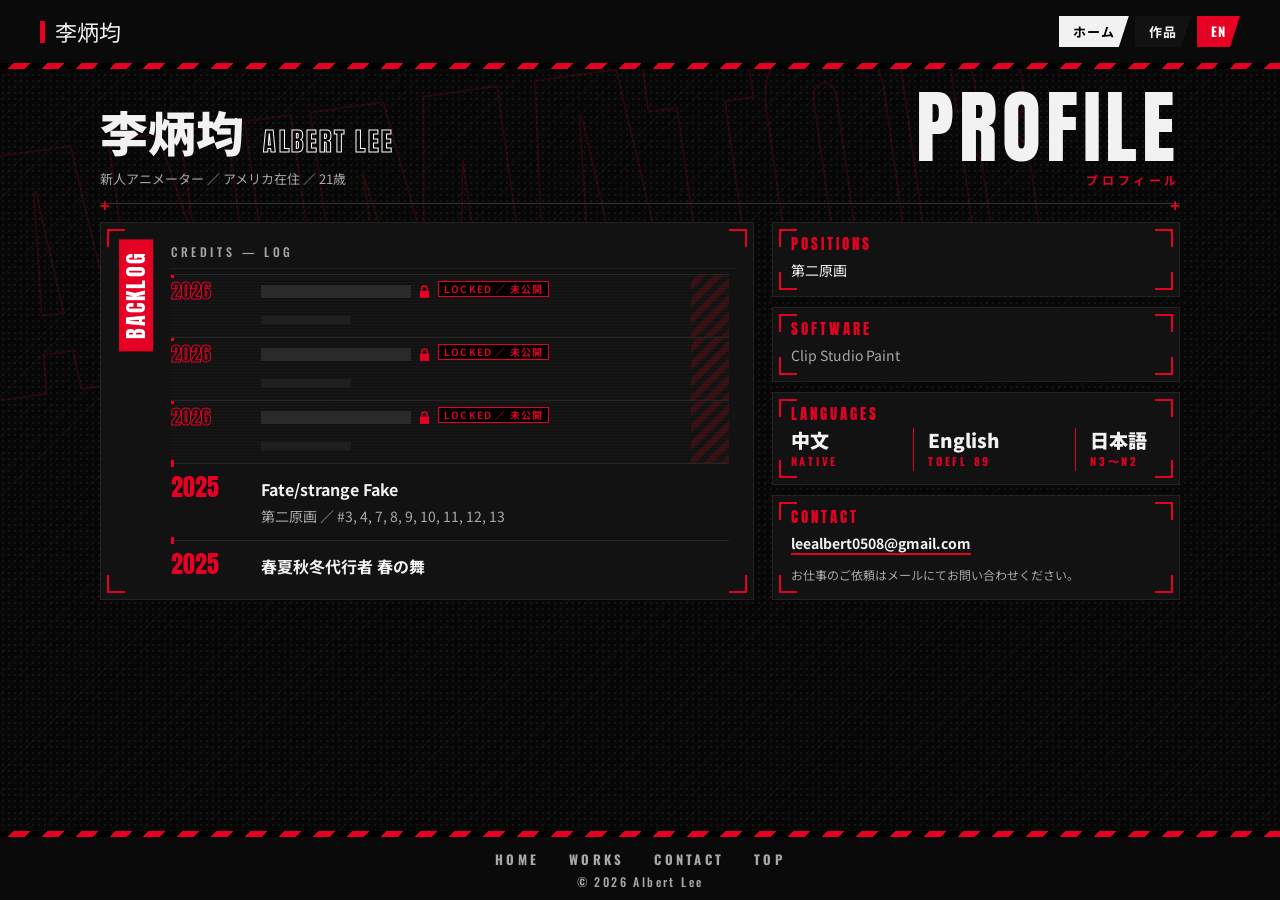
==== index.html @ b3ae6732 "Portfolio site v3 Co-authored-by: 李炳均 <leealbert0508-pixel@users.noreply.github.com>" ====
<!doctype html><html lang="ja"><head><meta charset="utf-8"><meta name="viewport" content="width=device-width,initial-scale=1"><link href="https://fonts.googleapis.com/css2?family=Anton&family=Oswald:wght@500;700&family=Noto+Sans+JP:wght@400;500;700;900&display=block" rel="stylesheet"><link rel="stylesheet" href="home-base.css"><link rel="stylesheet" href="home.css"><link rel="stylesheet" href="transition.css"><link rel="stylesheet" href="invalid.css"><link rel="stylesheet" href="glitch.css"><link rel="stylesheet" href="contact-sweep.css"><link rel="stylesheet" href="mail-confirm.css"><script src="mail-confirm.js" defer></script><script src="invalid.js"></script><script src="contact-sweep.js"></script><script src="transition.js"></script><script src="main.js"></script><script src="glitch.js"></script><title>李炳均 Albert Lee — Animator</title><link rel="stylesheet" href="no-repost.css"><script src="no-repost.js" defer></script><link rel="stylesheet" href="chain.css"><script defer src="chain.js"></script></head><body id="top" class="vc"><div class="ghost" aria-hidden="true">ANIMATOR</div>
<header><a class="logo" href="index.html"><span data-l="ja">李炳均</span><span data-l="en">Albert Lee</span></a><nav><a href="#top" class="active"><span data-l="ja">ホーム</span><span data-l="en">Home</span></a><a href="works.html"><span data-l="ja">作品</span><span data-l="en">Works</span></a><button id="lang">EN</button></nav></header>
<main class="dossier">
<div class="top"><div class="id"><h1>李炳均 <span>ALBERT LEE</span></h1><p class="sub"><span data-l="ja">新人アニメーター ／ アメリカ在住 ／ 21歳</span><span data-l="en">Animator / Based in the US / Age 21</span></p></div><div class="ptitle" aria-hidden="true"><b>PROFILE</b><small>プロフィール</small></div></div>
<div class="cols">
<section class="log br"><div class="lhead"><span class="vlabel">BACKLOG</span></div><div class="entries">
<div class="lt mut">CREDITS — LOG</div>
<article class="e locked" aria-label="2026 locked credit"><time>2026</time><div><b class="rd"><i></i><svg class="lk" viewBox="0 0 12 14" aria-hidden="true"><path d="M3 6V4a3 3 0 0 1 6 0v2" fill="none" stroke="currentColor" stroke-width="1.6"/><rect x="1" y="6" width="10" height="8" fill="currentColor"/></svg><span class="tag"><span data-l="ja">LOCKED ／ 未公開</span><span data-l="en">LOCKED / CLASSIFIED</span></span></b><p class="mut"><span class="bar"></span><span class="deny">ACCESS DENIED</span></p></div></article>
<article class="e locked" aria-label="2026 locked credit"><time>2026</time><div><b class="rd"><i></i><svg class="lk" viewBox="0 0 12 14" aria-hidden="true"><path d="M3 6V4a3 3 0 0 1 6 0v2" fill="none" stroke="currentColor" stroke-width="1.6"/><rect x="1" y="6" width="10" height="8" fill="currentColor"/></svg><span class="tag"><span data-l="ja">LOCKED ／ 未公開</span><span data-l="en">LOCKED / CLASSIFIED</span></span></b><p class="mut"><span class="bar"></span><span class="deny">ACCESS DENIED</span></p></div></article>
<article class="e locked" aria-label="2026 locked credit"><time>2026</time><div><b class="rd"><i></i><svg class="lk" viewBox="0 0 12 14" aria-hidden="true"><path d="M3 6V4a3 3 0 0 1 6 0v2" fill="none" stroke="currentColor" stroke-width="1.6"/><rect x="1" y="6" width="10" height="8" fill="currentColor"/></svg><span class="tag"><span data-l="ja">LOCKED ／ 未公開</span><span data-l="en">LOCKED / CLASSIFIED</span></span></b><p class="mut"><span class="bar"></span><span class="deny">ACCESS DENIED</span></p></div></article>
<article class="e"><time>2025</time><div><b>Fate/strange Fake</b><p class="mut"><span data-l="ja">第二原画</span><span data-l="en">2nd Key Animation</span> ／ #3, 4, 7, 8, 9, 10, 11, 12, 13</p></div></article>
<!-- TODO: 春夏秋冬代行者 春の舞 — episode (#13) and year (2025) unconfirmed; verify with Albert -->
<article class="e"><time>2025</time><div><b>春夏秋冬代行者 春の舞</b><p class="mut"><span data-l="ja">第二原画</span><span data-l="en">2nd Key Animation</span> ／ #13</p></div></article>
<div class="end mut">— END OF LOG —</div></div></section>
<div class="side">
<section class="cell br"><h3>POSITIONS</h3><p><span data-l="ja">第二原画</span><span data-l="en">2nd Key Animation</span></p></section>
<section class="cell br"><h3>SOFTWARE</h3><p class="mut">Clip Studio Paint</p></section>
<section class="cell br"><h3>LANGUAGES</h3><div class="langs"><div><span class="ln">中文</span><span class="lv">NATIVE</span></div><div><span class="ln">English</span><span class="lv">TOEFL 89</span></div><div><span class="ln">日本語</span><span class="lv">N3〜N2</span></div></div></section>
<section class="cell br" id="contact"><h3>CONTACT</h3><a class="mail" href="mailto:leealbert0508@gmail.com">leealbert0508@gmail.com</a><p class="mut small"><span data-l="ja">お仕事のご依頼はメールにてお問い合わせください。</span><span data-l="en">For work inquiries, please contact me by email.</span></p></section>
</div></div></main><footer><nav class="bnav"><a href="#top">HOME</a><a href="works.html">WORKS</a><a href="#contact">CONTACT</a><a href="#top">TOP</a></nav><div>© 2026 Albert Lee</div></footer></body></html>
---- home-base.css ----
*{box-sizing:border-box;margin:0;padding:0}
:root{--bg:#070707;--bg2:#121212;--fg:#f2f2f2;--mut:#a8a8a8;--acc:#e60023}
body{background:var(--bg);color:var(--fg);font:400 14px/1.8 "Noto Sans JP",sans-serif;
 background-image:radial-gradient(rgba(255,255,255,.05) 1px,transparent 1.2px),repeating-linear-gradient(-45deg,rgba(255,255,255,.02) 0 1px,transparent 1px 14px);background-size:6px 6px,auto;overflow-x:hidden}
a{color:inherit;text-decoration:none}
[data-l="en"]{display:none}html[lang=en] [data-l="ja"]{display:none}html[lang=en] [data-l="en"]{display:revert}
.ghost{position:fixed;left:-2vw;top:10vh;pointer-events:none;font:400 clamp(110px,22vw,320px)/.85 Anton,sans-serif;color:transparent;-webkit-text-stroke:1.5px rgba(230,0,35,.18);white-space:nowrap;transform:rotate(-8deg);z-index:0}
header{position:sticky;top:0;z-index:20;background:rgba(11,11,13,.92);backdrop-filter:blur(6px);display:flex;justify-content:space-between;align-items:center;padding:16px clamp(16px,4vw,40px);border-bottom:6px solid;border-image:repeating-linear-gradient(-45deg,var(--acc) 0 12px,#000 12px 24px) 6}
.logo{font:400 22px/1 Anton,"Noto Sans JP",sans-serif;border-left:5px solid var(--acc);padding-left:10px}
nav{display:flex;gap:6px}nav a,#lang{font:700 13px/1 Oswald,"Noto Sans JP",sans-serif;letter-spacing:.08em;padding:9px 14px;background:var(--bg2);color:var(--fg);border:0;cursor:pointer;clip-path:polygon(0 0,100% 0,calc(100% - 10px) 100%,0 100%)}
nav a.active{background:var(--fg);color:#000}#lang{background:var(--acc);color:#fff}nav a:hover{background:var(--acc)}
main{position:relative;z-index:1}
.br{--c:var(--acc);background-image:linear-gradient(var(--c),var(--c)),linear-gradient(var(--c),var(--c)),linear-gradient(var(--c),var(--c)),linear-gradient(var(--c),var(--c)),linear-gradient(var(--c),var(--c)),linear-gradient(var(--c),var(--c)),linear-gradient(var(--c),var(--c)),linear-gradient(var(--c),var(--c));background-repeat:no-repeat;background-size:18px 2px,2px 18px,18px 2px,2px 18px,18px 2px,2px 18px,18px 2px,2px 18px;background-position:6px 6px,6px 6px,calc(100% - 6px) 6px,calc(100% - 6px) 6px,6px calc(100% - 6px),6px calc(100% - 6px),calc(100% - 6px) calc(100% - 6px),calc(100% - 6px) calc(100% - 6px);background-color:var(--bg2)}
.ptitle{display:flex;flex-direction:column;align-items:flex-end}.ptitle b{font:400 clamp(44px,7vw,80px)/.9 Anton,sans-serif;letter-spacing:.06em}.ptitle small{color:var(--acc);font-weight:700;letter-spacing:.3em;font-size:12px;margin-top:6px}
.vlabel{writing-mode:vertical-rl;transform:rotate(180deg);font:400 22px/1 Anton,sans-serif;letter-spacing:.1em;color:#fff;background:var(--acc);padding:12px 6px}
.tag{display:inline-block;padding:5px 12px;margin:0 6px 6px 0;border:2px solid var(--acc);font-weight:700;font-size:13px;background:#000}
.mut{color:var(--mut)}
.chev{display:inline-block;width:14px;height:14px;border-right:3px solid var(--acc);border-bottom:3px solid var(--acc);transform:rotate(45deg)}
footer{position:relative;z-index:1;text-align:center;padding:24px;background:#000;border-top:6px solid;border-image:repeating-linear-gradient(-45deg,var(--acc) 0 12px,#000 12px 24px) 6;font:500 12px/1 Oswald,sans-serif;letter-spacing:.2em;color:var(--mut)}
.bnav{display:flex;justify-content:center;flex-wrap:wrap;gap:8px 30px;margin-bottom:12px}.bnav a{letter-spacing:.25em}.bnav a:hover{color:var(--acc)}
@media(prefers-reduced-motion:reduce){*{animation:none!important;transition:none!important}}
.bnav a{background:none!important;clip-path:none!important;padding:4px 0;color:var(--mut)}.bnav a:hover{color:var(--acc)!important}
/* ===== sticky bottom footer ===== */
footer{position:sticky!important;bottom:0;z-index:20!important;background:rgba(11,11,13,.92)!important;backdrop-filter:blur(6px);-webkit-backdrop-filter:blur(6px)}
@media(max-width:699px){footer{padding:10px 12px!important}.bnav{margin-bottom:6px!important}}
---- home.css ----
.dossier{max-width:1120px;margin:34px auto 60px;padding:0 20px}
.top{display:flex;justify-content:space-between;align-items:flex-end;gap:20px;padding-bottom:18px;margin-bottom:22px;border-bottom:1px solid #333;position:relative}
.top::before,.top::after{content:"+";position:absolute;bottom:-12px;color:var(--acc);font:700 16px monospace}.top::before{left:0}.top::after{right:0}
h1{font:900 48px/1.1 "Noto Sans JP"}h1 span{font:400 26px Anton;letter-spacing:.1em;color:transparent;-webkit-text-stroke:1px #fff;margin-left:8px}
.sub{color:var(--mut);font-size:13px;margin-top:6px}
.cols{display:grid;grid-template-columns:1.6fr 1fr;gap:18px}
.log{display:flex;gap:18px;padding:20px;border:1px solid #222}.entries{flex:1}
.lt{font:500 12px Oswald;letter-spacing:.3em;margin-bottom:12px}
.e{display:grid;grid-template-columns:76px 1fr;gap:14px;padding:16px 0;border-top:1px solid #262626;position:relative}
.e::before{content:"";position:absolute;left:-4px;top:-4px;width:7px;height:7px;background:var(--acc)}
.e time{font:400 24px/1 Anton;color:var(--acc)}.e b{font-size:16px}
.end{font:500 11px Oswald;letter-spacing:.3em;text-align:center;margin-top:14px;border-top:1px solid #262626;padding-top:14px}
.side{display:grid;gap:14px;align-content:start}
.cell{padding:18px 20px;border:1px solid #222}.cell h3{font:400 15px/1 Anton;letter-spacing:.2em;color:var(--acc);margin-bottom:10px}
.mail{border-bottom:2px solid var(--acc);font-weight:700}.small{font-size:12px;margin-top:8px}
@media(max-width:799px){.cols{grid-template-columns:1fr}.top{flex-direction:column-reverse;align-items:stretch}h1{font-size:36px}.log{flex-direction:column}.lhead .vlabel{writing-mode:horizontal-tb;transform:none;display:inline-block;padding:6px 12px}.e{grid-template-columns:56px 1fr}}
/* LANGUAGES 2A */
.langs{display:flex;flex-wrap:wrap;justify-content:space-between;row-gap:10px}
.langs>div{padding:2px 14px;flex:0 1 auto}.langs>div:first-child{padding-left:0}.langs>div+div{border-left:1px solid var(--acc)}
.langs .ln{display:block;font:900 19px/1.1 "Noto Sans JP",sans-serif;white-space:nowrap}
.langs .lv{display:block;font:700 11px/1.4 Oswald,sans-serif;letter-spacing:.25em;color:var(--acc);margin-top:3px;white-space:nowrap}
@media(max-width:340px){.langs{justify-content:flex-start}.langs>div{padding:2px 12px 2px 0}.langs>div+div{border-left:0}}
/* ===== home fit-to-viewport (desktop) ===== */
@media(min-width:700px){
body.vc{min-height:100vh;min-height:100dvh;display:flex;flex-direction:column}
body.vc main.dossier{flex:1 0 auto;width:100%;margin:22px auto 18px}
body.vc footer{padding:12px 24px!important}body.vc .bnav{margin-bottom:6px}
.top{padding-bottom:12px;margin-bottom:18px}
.log{padding:16px 18px}.e{padding:11px 0}.end{margin-top:10px;padding-top:10px}
.side{gap:10px}.cell{padding:13px 18px}.cell h3{margin-bottom:7px}
}
@media(min-width:700px) and (max-height:760px){
body.vc header{padding-top:10px;padding-bottom:10px}
body.vc main.dossier{margin:12px auto 10px}
h1{font-size:40px}.ptitle b{font-size:clamp(40px,6vw,64px)}
.top{padding-bottom:8px;margin-bottom:14px}.sub{margin-top:2px}
.log{padding:12px 16px}.e{padding:7px 0}.lt{margin-bottom:6px}.end{margin-top:6px;padding-top:6px}
.side{gap:8px}.cell{padding:9px 16px;line-height:1.55}.cell h3{margin-bottom:5px}
body.vc footer{padding:8px 24px!important}
}
@media(min-width:700px) and (max-height:640px){
h1{font-size:34px}.ptitle b{font-size:48px}.ptitle small{margin-top:2px}
body.vc main.dossier{margin:8px auto 6px}.top{margin-bottom:10px}
.e{padding:4px 0}.cell{padding:7px 14px}.side{gap:6px}.langs .ln{font-size:17px}
}
#lang:hover{background:var(--fg);color:#000}
/* LOCKED 2026 credits */
.e.locked{overflow:hidden;background:repeating-linear-gradient(0deg,rgba(255,255,255,.025) 0 1px,transparent 1px 3px)}
.e.locked::after{content:"";position:absolute;right:0;top:0;bottom:0;width:38px;background:repeating-linear-gradient(-45deg,rgba(230,0,18,.35) 0 6px,transparent 6px 12px);opacity:.5;pointer-events:none}
.e.locked time{color:#5a5a5a;-webkit-text-stroke:1px var(--acc);color:transparent}
.e.locked .rd{display:flex;align-items:center;gap:8px}
.e.locked .rd i{display:inline-block;width:150px;max-width:40%;height:13px;background:#2a2a2a;position:relative;overflow:hidden}
.e.locked .rd i::after{content:"";position:absolute;inset:0;background:linear-gradient(90deg,transparent,rgba(230,0,18,.35),transparent);transform:translateX(-100%);animation:lkScan 3.2s linear infinite}
.e.locked .lk{width:11px;height:13px;color:var(--acc);flex:none}
.e.locked .tag{font:600 10px/1 "Noto Sans JP",sans-serif;letter-spacing:.12em;color:var(--acc);border:1px solid var(--acc);padding:2px 5px;white-space:nowrap}
.e.locked p{position:relative;margin-top:6px}
.e.locked .bar{display:inline-block;width:90px;height:8px;background:#1f1f1f}
.e.locked .deny{position:absolute;left:0;top:50%;transform:translateY(-50%);font:600 10px/1 monospace;letter-spacing:.2em;color:var(--acc);opacity:0}
.e.locked:hover{animation:lkShake .3s}
.e.locked:hover .deny{animation:lkFlick .6s steps(2) 2}
@keyframes lkScan{to{transform:translateX(100%)}}
@keyframes lkShake{25%{transform:translateX(-2px)}50%{transform:translateX(2px)}75%{transform:translateX(-1px)}}
@keyframes lkFlick{0%,100%{opacity:0}50%{opacity:1}}
@media(prefers-reduced-motion:reduce){.e.locked *, .e.locked{animation:none!important}}
.entries{min-height:0}
@media(min-width:800px){.log{min-height:0}.entries{overflow-y:auto;scrollbar-width:thin;scrollbar-color:var(--acc) transparent}.entries::-webkit-scrollbar{width:3px}.entries::-webkit-scrollbar-thumb{background:var(--acc)}}
@media(min-width:800px){.e.locked{padding-top:6px;padding-bottom:6px}.e.locked time{font-size:20px}.e.locked p{margin-top:3px}}
@media(min-width:800px) and (max-height:780px){.e.locked{padding-top:3px;padding-bottom:3px}.e.locked p{display:none}}
@media(min-width:800px){.entries{overflow-x:hidden}.entries::-webkit-scrollbar{height:0}}
/* align-backlog: height driven by .side */
@media(min-width:800px){.cols{align-items:stretch}.log{height:0;min-height:100%;box-sizing:border-box;overflow:hidden}.entries{height:100%;overflow-y:auto;overflow-x:hidden;padding-right:6px}}
@media(min-width:800px){.entries{scrollbar-width:none!important;-ms-overflow-style:none}.entries::-webkit-scrollbar{display:none!important;width:0!important;height:0!important}}
@media(min-width:800px){.entries>.lt{position:sticky;top:0;z-index:4;background:var(--bg2,#121212);margin:0 -6px 6px 0;padding:4px 0 8px;box-shadow:0 1px 0 rgba(255,255,255,.06)}}
---- transition.css ----
#pt{position:fixed;inset:0;z-index:9999;pointer-events:none;overflow:hidden;visibility:hidden}
#pt.on{visibility:visible;pointer-events:auto}
html.pt-pre #pt,html.pt-pre::before{visibility:visible}
html.pt-pre::before{content:"";position:fixed;inset:0;background:#070707;z-index:9998}
html.pt-pre.pt-ready::before{display:none}
#pt .p{position:absolute;top:-10%;bottom:-10%;left:-30%;width:160%;transform:translateX(-110%) skewX(-18deg);will-change:transform}
#pt .p1{background:#e60023}
#pt .p2{background:#070707}
#pt .p3{background:#070707;box-shadow:inset 0 0 0 1px #1a1a1a}
#pt .hz{position:absolute;left:-10%;width:120%;top:68%;height:26px;background:repeating-linear-gradient(-45deg,#e60023 0 18px,#070707 18px 36px);transform:translateX(-110%) skewY(-3deg);opacity:0}
#pt .c{position:absolute;width:44px;height:44px;border:0 solid #e60023;opacity:0}
#pt .c1{top:24px;left:24px;border-top-width:4px;border-left-width:4px}
#pt .c2{top:24px;right:24px;border-top-width:4px;border-right-width:4px}
#pt .c3{bottom:24px;left:24px;border-bottom-width:4px;border-left-width:4px}
#pt .c4{bottom:24px;right:24px;border-bottom-width:4px;border-right-width:4px}
#pt .t{position:absolute;inset:0;display:flex;flex-direction:column;align-items:center;justify-content:center;opacity:0;transform:scale(1.08);text-align:center}
#pt .t b{font:400 clamp(64px,16vw,220px)/.9 Anton,Oswald,Impact,sans-serif;letter-spacing:.04em;color:transparent;-webkit-text-stroke:2px #f2f2f2;text-transform:uppercase}
#pt .t i{font:700 clamp(14px,2.2vw,24px)/1.4 "Noto Sans JP",sans-serif;font-style:normal;color:#e60023;letter-spacing:.4em;margin-top:.6em}
/* cover */
#pt.cov .p{transition:transform .32s cubic-bezier(.7,0,.3,1);transform:translateX(0) skewX(-18deg)}
#pt.cov .p2{transition-delay:.04s}
#pt.cov .p3{transition-delay:.08s}
#pt.cov .hz{transition:transform .3s .1s cubic-bezier(.7,0,.3,1),opacity .1s .1s;transform:translateX(0) skewY(-3deg);opacity:1}
#pt.cov .c{animation:ptc .3s .2s both}
#pt.cov .t{transition:opacity .18s .22s,transform .3s .22s cubic-bezier(.2,.8,.2,1);opacity:1;transform:scale(1)}
/* static covered */
#pt.full .p{transform:translateX(0) skewX(-18deg);transition:none}
#pt.full .hz{transform:translateX(0) skewY(-3deg);opacity:1;transition:none}
#pt.full .t{opacity:1;transform:none;transition:none}
#pt.full .c{opacity:1}
/* reveal */
#pt.rev .p{transition:transform .38s cubic-bezier(.7,0,.3,1);transform:translateX(110%) skewX(-18deg)}
#pt.rev .p3{transition-delay:0s}
#pt.rev .p2{transition-delay:.04s}
#pt.rev .p1{transition-delay:.08s}
#pt.rev .hz{transition:transform .3s cubic-bezier(.7,0,.3,1),opacity .2s .1s;transform:translateX(110%) skewY(-3deg);opacity:0}
#pt.rev .t{transition:opacity .15s,transform .3s;opacity:0;transform:translateX(6%)}
#pt.rev .c{transition:opacity .15s;opacity:0}
@keyframes ptc{0%{opacity:0;transform:scale(1.4)}40%{opacity:1}60%{opacity:.3}100%{opacity:1;transform:scale(1)}}
@media (prefers-reduced-motion:reduce){#pt,html.pt-pre::before{display:none!important}}
---- invalid.css ----
.nx-host{position:relative}
.nx-shake{animation:nxShake .3s cubic-bezier(.36,.07,.19,.97)}
@keyframes nxShake{10%,90%{translate:-1px 0}20%,80%{translate:3px 0}30%,50%,70%{translate:-5px 0}40%,60%{translate:5px 0}}
.nx{position:absolute;left:50%;top:50%;width:26px;height:26px;margin:-13px 0 0 -13px;pointer-events:none;z-index:30;animation:nxFade .62s ease-out forwards;filter:drop-shadow(0 0 1px #000) drop-shadow(0 0 1px #000) drop-shadow(0 0 3px rgba(0,0,0,.8))}
.nx line{stroke:#ff1a3c;stroke-width:4;paint-order:stroke;stroke-linecap:square;stroke-dasharray:30;stroke-dashoffset:30;animation:nxDraw .14s ease-out forwards}
.nx line+line{animation-delay:.08s}
@keyframes nxDraw{to{stroke-dashoffset:0}}
@keyframes nxFade{0%,55%{opacity:1;transform:scale(1)}100%{opacity:0;transform:scale(1.25)}}
#contact{scroll-margin-top:90px}
@media(prefers-reduced-motion:reduce){.nx-shake{animation:none!important}.nx,.nx line{stroke:#ff1a3c;animation:none!important;stroke-dashoffset:0}.nx{opacity:1;transition:opacity .3s .4s}}
---- glitch.css ----
.gl-run{animation:glJit .09s steps(2) infinite}
@keyframes glJit{0%{text-shadow:1.5px 0 rgba(230,0,35,.85),-1.5px 0 rgba(255,255,255,.6)}50%{text-shadow:-1.5px 0 rgba(230,0,35,.85),1.5px 0 rgba(255,255,255,.6)}100%{text-shadow:none}}
/* locked rows force animation:none!important; re-allow the glitch there */
.e.locked .gl-run,.e.locked.gl-run{animation:glJit .09s steps(2) infinite!important}
.e.locked .rd i.gl-bar{animation:glBar .52s steps(8) forwards!important}
@keyframes glBar{0%{clip-path:inset(0 100% 0 0);opacity:.3}25%{clip-path:inset(0 60% 0 0);opacity:1;background:#e60023}37%{opacity:.2}50%{clip-path:inset(0 30% 0 0);background:#2a2a2a;opacity:1}62%{background:#5a1018}75%{clip-path:inset(0 8% 0 0);opacity:.4}100%{clip-path:inset(0 0 0 0);opacity:1;background:#2a2a2a}}
@media (prefers-reduced-motion:reduce){.gl-run,.e.locked .gl-run,.e.locked.gl-run,.e.locked .rd i.gl-bar{animation:none!important}}
---- contact-sweep.css ----
#contact.cs-host{position:relative;overflow:hidden;isolation:isolate}
#contact.cs-host>.cs-band{position:absolute;inset:0;pointer-events:none;z-index:0;
 background:linear-gradient(100deg,transparent 0%,rgba(230,0,35,.12) 30%,rgba(230,0,35,.5) 50%,rgba(230,0,35,.12) 70%,transparent 100%);
 transform:translateX(-100%);will-change:transform}
#contact.cs-host>*:not(.cs-band){position:relative;z-index:1}
#contact.cs-run>.cs-band{animation:csSweep .7s cubic-bezier(.4,0,.2,1) forwards}
#contact.cs-run{animation:csBr .7s ease-out}
@keyframes csSweep{from{transform:translateX(-100%)}to{transform:translateX(100%)}}
@keyframes csBr{0%,100%{--c:var(--acc)}25%,55%{--c:#ff5a6e}}
@media (prefers-reduced-motion:reduce){
 #contact.cs-run>.cs-band{animation:csTint .6s ease-out forwards;transform:none;background:rgba(230,0,35,.22)}
 #contact.cs-run{animation:none}
 @keyframes csTint{0%{opacity:0}30%{opacity:1}100%{opacity:0}}
}
---- mail-confirm.css ----
/* contact: visual-novel dialog (variant B) */
#mc{position:fixed;inset:0;z-index:9000;background:rgba(7,7,7,.8);opacity:0;visibility:hidden;transition:opacity .2s}
#mc.on{opacity:1;visibility:visible}
#mc .vn{position:absolute;left:50%;bottom:28px;width:min(1000px,calc(100% - 40px));transform:translate(-50%,calc(100% + 60px));background:rgba(10,10,10,.96);border-top:2px solid #e60023;padding:32px 32px 20px;box-sizing:border-box;cursor:pointer}
#mc.on .vn{animation:cvin .42s cubic-bezier(.15,.85,.25,1) .1s forwards}
@keyframes cvin{to{transform:translate(-50%,0)}}
#mc .vn h4{position:absolute;top:-17px;left:22px;margin:0;background:#e60023;color:#fff;font:400 17px/1 Anton,"Noto Sans JP",sans-serif;letter-spacing:.1em;padding:8px 26px 8px 14px;clip-path:polygon(0 0,100% 0,calc(100% - 12px) 100%,0 100%);opacity:0}
#mc.on .vn h4{animation:ctab .3s cubic-bezier(.2,.9,.3,1.3) .42s forwards}
@keyframes ctab{from{transform:translateY(20px);opacity:0}to{transform:none;opacity:1}}
#mc .vn h4 small{font:700 11px "Noto Sans JP",Oswald,sans-serif;letter-spacing:.25em;margin-left:10px}
#mc .q{margin:0;min-height:1.6em;color:#f2f2f2;font:700 19px/1.6 "Noto Sans JP",sans-serif}
#mc .q::before{content:"「";color:#e60023}#mc .q::after{content:"」";color:#e60023}
#mc .addr{margin:8px 0 0;font:500 15px/1 Oswald,sans-serif;letter-spacing:.08em;color:#e60023}
#mc .cnx{position:absolute;right:18px;bottom:10px;color:#e60023;font-size:14px;animation:cnx .8s ease-in-out infinite}
@keyframes cnx{0%,100%{transform:translateY(-2px);opacity:1}50%{transform:translateY(3px);opacity:.4}}
#mc button{cursor:pointer;font:700 14px/1 "Noto Sans JP",Oswald,sans-serif;letter-spacing:.12em;color:#f2f2f2;background:#000;border:1px solid #444;padding:11px 20px;transition:.15s}
#mc .row button:hover,#mc .row button:focus-visible{background:#e60023;border-color:#e60023;color:#fff;outline:none}
#mc button i{font:500 11px Oswald,monospace;color:#e60023;margin-right:12px;font-style:normal}

#mc .row{display:flex;justify-content:flex-end;gap:10px;margin-top:14px;opacity:0;transition:opacity .25s}
#mc.ready .row,#mc.ready .ch{opacity:1}
#mc .ch{position:absolute;left:50%;top:30%;transform:translateX(-50%);display:flex;flex-direction:column;gap:12px;width:min(520px,80%);opacity:0;transition:opacity .3s}
#mc .ch button{text-align:left;padding:16px 22px;font-size:16px;background:rgba(0,0,0,.9);border:1px solid #333;border-left:4px solid #e60023;clip-path:polygon(0 0,100% 0,calc(100% - 14px) 100%,0 100%)}
#mc .ch button{color:#f2f2f2;outline:none}
/* highlight follows hover / keyboard focus (one at a time) */
#mc .ch button.hl{background:#e60023;color:#fff}#mc .ch button.hl i{color:#fff}
#mc .ch button::before{content:"▶ ";color:transparent}#mc .ch button.hl::before{color:#fff}

/* hovered option: snappy left-right jitter loop (forced past reduced-motion like the shutter) */
#mc .ch button.hl{animation:mcjit .8s infinite!important}
/* beat: double-tap bump right (6px, back, 3px, back) then pause */
@keyframes mcjit{0%{transform:translateX(0);animation-timing-function:cubic-bezier(.2,.9,.3,1)}9%{transform:translateX(6px);animation-timing-function:cubic-bezier(.6,0,.8,.4)}18%{transform:translateX(0);animation-timing-function:cubic-bezier(.2,.9,.3,1)}26%{transform:translateX(3px);animation-timing-function:cubic-bezier(.6,0,.8,.4)}34%,100%{transform:translateX(0)}}

/* close: text box slides down off screen, choices drop + fade */
/* same as lightbox dialog exit (lb-dialog.css vnout/vnflash, .32s): red light sweep, then slide down */
#mc.on.closing .vn{animation:cvout .6s cubic-bezier(.6,0,.4,1) forwards!important}
@keyframes cvout{0%,35%{transform:translate(-50%,0)}100%{transform:translate(-50%,calc(100% + 60px))}}
#mc .vn::after{content:"";position:absolute;inset:0;background:#e60023;opacity:0;pointer-events:none;z-index:1}
#mc.on.closing .vn::after{animation:cvflash .6s ease-out forwards!important}
@keyframes cvflash{0%{opacity:.55;clip-path:inset(0 100% 0 0)}40%{opacity:.55;clip-path:inset(0 0 0 0)}100%{opacity:0;clip-path:inset(0 0 0 0)}}
#mc .vn h4{z-index:3}#mc .vn .q,#mc .vn .addr{position:relative;z-index:2}
#mc.on.closing .cnx{animation:none;opacity:0;transition:opacity .6s ease}
#mc.on.closing .ch{animation:mcfade .6s ease forwards!important}
@keyframes mcfade{to{opacity:0}}
#mc.on.closing{pointer-events:none}
#mc.on.closing .ch,#mc.on.closing .row{opacity:0;transition:none}
---- no-repost.css ----
/* no-repost: big vertical side warnings */
img{-webkit-user-drag:none;user-drag:none;-webkit-user-select:none;user-select:none}
.nr{position:fixed;top:4vh;height:92vh;z-index:10000;pointer-events:none;visibility:hidden;opacity:0;writing-mode:vertical-rl;text-orientation:upright;display:flex;align-items:center;justify-content:center;color:#e60023;font:400 min(13vh,9vw)/1 Anton,"Noto Sans JP",sans-serif;letter-spacing:.06em;white-space:nowrap;text-shadow:0 0 18px rgba(230,0,35,.45);border-left:2px solid #e60023;border-right:2px solid #e60023;padding:0 6px;background:rgba(0,0,0,.55)}
.nr.l{left:1.2vw}.nr.r{right:1.2vw}
html[lang=en] .nr{text-orientation:mixed;font-size:min(8.5vh,6vw);letter-spacing:.08em;overflow:hidden}
html[lang=en] .nr .k{font-size:.55em;letter-spacing:.2em;margin-bottom:.4em;color:#f2f2f2}
html[lang=en] .nr small{font-size:clamp(8px,1.7vh,12px);letter-spacing:.18em;margin-top:1.5vh}
.nr small{font:700 12px/1 "Noto Sans JP",Oswald,sans-serif;color:#f2f2f2;letter-spacing:.3em;margin-top:2vh;text-shadow:none}
.nr.on{visibility:visible;animation:nrin .35s steps(1) forwards}
.nr.out{visibility:visible;animation:nrout .22s ease-in forwards}
@keyframes nrin{0%{opacity:1;transform:translateX(-8px);color:#fff;clip-path:inset(0 0 60% 0)}25%{transform:translateX(6px);color:#e60023;clip-path:inset(40% 0 0 0)}50%{transform:translateX(-3px);clip-path:inset(0 0 20% 0);filter:brightness(2)}75%{transform:none;clip-path:inset(10% 0 0 0)}100%{opacity:1;transform:none;clip-path:none}}
@keyframes nrout{from{opacity:1}to{opacity:0;transform:scaleY(1.04)}}

/* force-exit (lightbox closed): slice/scanline collapse toward edges + red flash */
.nr.fx{visibility:visible;animation:nrfx .25s cubic-bezier(.7,0,.9,.4) forwards}
.nr.l.fx{transform-origin:left center}.nr.r.fx{transform-origin:right center}
.nr.fx::after{content:"";position:absolute;inset:0;background:repeating-linear-gradient(0deg,#e60023 0 3px,transparent 3px 7px);animation:nrfxf .25s linear forwards;pointer-events:none}
@keyframes nrfx{0%{opacity:1;transform:none;filter:brightness(2);clip-path:inset(0 0 0 0)}30%{transform:scaleX(1.15);clip-path:inset(0 0 0 0);filter:brightness(1.6)}60%{transform:scaleX(.4) scaleY(1.02);clip-path:inset(30% 0 30% 0);opacity:.9}100%{transform:scaleX(0) scaleY(.02);clip-path:inset(49.5% 0 49.5% 0);opacity:0}}
@keyframes nrfxf{0%{opacity:.9}40%{opacity:.6}100%{opacity:0}}
@media(max-height:620px){html[lang=ja] .nr{font-size:min(10.5vh,9vw)}html[lang=ja] .nr small{font-size:10px;margin-top:1.2vh}}
---- chain.css ----
/* chain mode: red/black dashed strips slide like a chain (top & bottom opposite) */
header::after,footer::before{background-image:repeating-linear-gradient(-45deg,var(--acc,#e60023) 0 12px,#000 12px 24px)!important;background-position:var(--cx,0px) 0!important;pointer-events:none}
footer::before{content:"";position:absolute;left:0;right:0;top:-6px;height:6px;background-position:var(--cxb,0px) 0!important}
.pg-home header::after{content:"";position:absolute;left:0;right:0;bottom:-6px;height:6px}
#chon{position:fixed;right:14px;z-index:19;display:flex;align-items:center;padding:0 12px;background:var(--acc,#e60023);clip-path:polygon(8px 0,100% 0,calc(100% - 8px) 100%,0 100%);font:700 10px/1 Oswald,sans-serif;pointer-events:none;visibility:hidden}
#chon b{font:400 12px/1 Anton,Oswald,sans-serif;letter-spacing:.18em;color:#000}
#chon.in{visibility:visible;animation:chin .32s steps(6) both}
#chon.out{visibility:visible;animation:chout .26s steps(5) both}
@keyframes chin{0%{opacity:0;transform:translateX(12px) skewX(-20deg);clip-path:inset(0 0 60% 0)}30%{opacity:1;transform:translateX(-6px);clip-path:inset(40% 0 0 0)}55%{transform:translateX(3px);filter:drop-shadow(-3px 0 #e60023)}80%{transform:none;clip-path:inset(0 0 20% 0)}100%{opacity:1;transform:none}}
@keyframes chout{0%{opacity:1}40%{transform:translateX(-5px) skewX(15deg);clip-path:inset(30% 0 30% 0)}70%{opacity:.6;transform:translateX(8px);clip-path:inset(48% 0 48% 0)}100%{opacity:0;clip-path:inset(50% 0 50% 0)}}
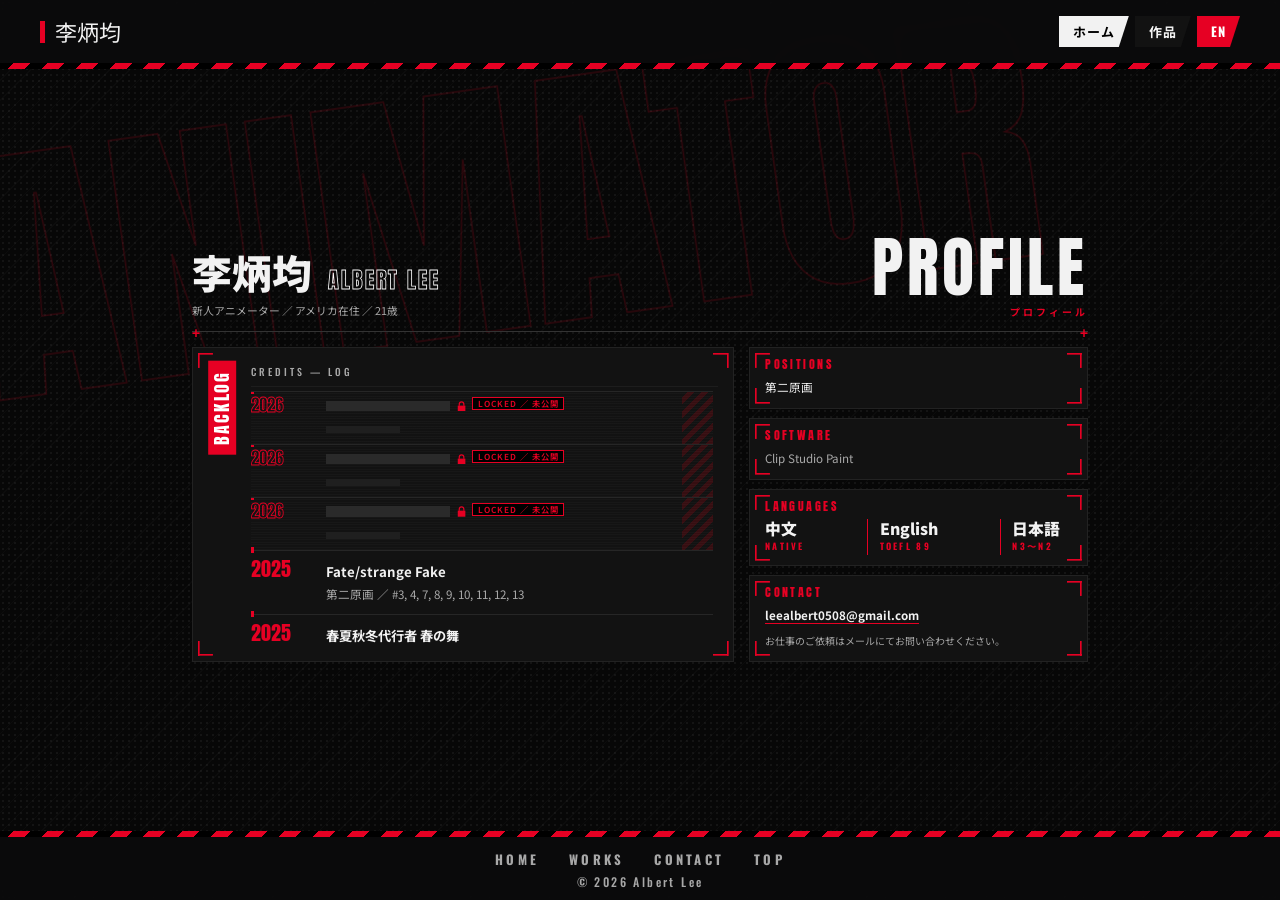
==== commit 6c8684d8: "Version 5: fan art x10, frame-based GIF pause/resume, footer contact dialog, home fit, self-hosted f" ====
--- a/index.html
+++ b/index.html
@@ -1,4 +1,5 @@
-<!doctype html><html lang="ja"><head><meta charset="utf-8"><meta name="viewport" content="width=device-width,initial-scale=1"><link href="https://fonts.googleapis.com/css2?family=Anton&family=Oswald:wght@500;700&family=Noto+Sans+JP:wght@400;500;700;900&display=block" rel="stylesheet"><link rel="stylesheet" href="home-base.css"><link rel="stylesheet" href="home.css"><link rel="stylesheet" href="transition.css"><link rel="stylesheet" href="invalid.css"><link rel="stylesheet" href="glitch.css"><link rel="stylesheet" href="contact-sweep.css"><link rel="stylesheet" href="mail-confirm.css"><script src="mail-confirm.js" defer></script><script src="invalid.js"></script><script src="contact-sweep.js"></script><script src="transition.js"></script><script src="main.js"></script><script src="glitch.js"></script><title>李炳均 Albert Lee — Animator</title><link rel="stylesheet" href="no-repost.css"><script src="no-repost.js" defer></script><link rel="stylesheet" href="chain.css"><script defer src="chain.js"></script></head><body id="top" class="vc"><div class="ghost" aria-hidden="true">ANIMATOR</div>
+<!doctype html><html lang="ja"><head>
+  <meta name="darkreader-lock"><meta charset="utf-8"><meta name="viewport" content="width=device-width,initial-scale=1"><link rel="stylesheet" href="fonts.css"><link href="https://fonts.googleapis.com/css2?family=Noto+Sans+JP:wght@400;500;700;900&display=block" rel="stylesheet"><link rel="stylesheet" href="home-base.css"><link rel="stylesheet" href="home.css"><link rel="stylesheet" href="transition.css"><link rel="stylesheet" href="invalid.css"><link rel="stylesheet" href="glitch.css"><link rel="stylesheet" href="contact-sweep.css"><link rel="stylesheet" href="mail-confirm.css"><script src="mail-confirm.js" defer></script><script src="invalid.js"></script><script src="contact-sweep.js"></script><script src="transition.js"></script><script src="main.js"></script><script src="fit.js"></script><script src="glitch.js"></script><title>李炳均 Albert Lee — Animator</title><link rel="stylesheet" href="no-repost.css"><script src="no-repost.js" defer></script><link rel="stylesheet" href="chain.css"><script defer src="chain.js"></script><link rel="stylesheet" href="hdr-contact.css"><script src="hdr-contact.js" defer></script></head><body id="top" class="vc"><div class="ghost" aria-hidden="true">ANIMATOR</div>
 <header><a class="logo" href="index.html"><span data-l="ja">李炳均</span><span data-l="en">Albert Lee</span></a><nav><a href="#top" class="active"><span data-l="ja">ホーム</span><span data-l="en">Home</span></a><a href="works.html"><span data-l="ja">作品</span><span data-l="en">Works</span></a><button id="lang">EN</button></nav></header>
 <main class="dossier">
 <div class="top"><div class="id"><h1>李炳均 <span>ALBERT LEE</span></h1><p class="sub"><span data-l="ja">新人アニメーター ／ アメリカ在住 ／ 21歳</span><span data-l="en">Animator / Based in the US / Age 21</span></p></div><div class="ptitle" aria-hidden="true"><b>PROFILE</b><small>プロフィール</small></div></div>
@@ -17,4 +18,4 @@
 <section class="cell br"><h3>SOFTWARE</h3><p class="mut">Clip Studio Paint</p></section>
 <section class="cell br"><h3>LANGUAGES</h3><div class="langs"><div><span class="ln">中文</span><span class="lv">NATIVE</span></div><div><span class="ln">English</span><span class="lv">TOEFL 89</span></div><div><span class="ln">日本語</span><span class="lv">N3〜N2</span></div></div></section>
 <section class="cell br" id="contact"><h3>CONTACT</h3><a class="mail" href="mailto:leealbert0508@gmail.com">leealbert0508@gmail.com</a><p class="mut small"><span data-l="ja">お仕事のご依頼はメールにてお問い合わせください。</span><span data-l="en">For work inquiries, please contact me by email.</span></p></section>
-</div></div></main><footer><nav class="bnav"><a href="#top">HOME</a><a href="works.html">WORKS</a><a href="#contact">CONTACT</a><a href="#top">TOP</a></nav><div>© 2026 Albert Lee</div></footer></body></html>+</div></div></main><footer><nav class="bnav"><a href="#top">HOME</a><a href="works.html">WORKS</a><a href="#contact" data-hdr-contact role="button">CONTACT</a><a href="#top">TOP</a></nav><div>© 2026 Albert Lee</div></footer></body></html>
--- a/fonts.css
+++ b/fonts.css
@@ -0,0 +1,5 @@
+/* self-hosted fonts (OFL-1.1, see fonts/OFL-*.txt) */
+@font-face{font-family:'Anton';font-style:normal;font-weight:400;font-display:block;src:url(fonts/anton-latin-ext.woff2) format('woff2');unicode-range:U+0100-02BA, U+02BD-02C5, U+02C7-02CC, U+02CE-02D7, U+02DD-02FF, U+0304, U+0308, U+0329, U+1D00-1DBF, U+1E00-1E9F, U+1EF2-1EFF, U+2020, U+20A0-20AB, U+20AD-20C4, U+2113, U+2C60-2C7F, U+A720-A7FF}
+@font-face{font-family:'Anton';font-style:normal;font-weight:400;font-display:block;src:url(fonts/anton-latin.woff2) format('woff2');unicode-range:U+0000-00FF, U+0131, U+0152-0153, U+02BB-02BC, U+02C6, U+02DA, U+02DC, U+0304, U+0308, U+0329, U+2000-206F, U+20AC, U+2122, U+2191, U+2193, U+2212, U+2215, U+FEFF, U+FFFD}
+@font-face{font-family:'Oswald';font-style:normal;font-weight:500 700;font-display:block;src:url(fonts/oswald-latin-ext.woff2) format('woff2');unicode-range:U+0100-02BA, U+02BD-02C5, U+02C7-02CC, U+02CE-02D7, U+02DD-02FF, U+0304, U+0308, U+0329, U+1D00-1DBF, U+1E00-1E9F, U+1EF2-1EFF, U+2020, U+20A0-20AB, U+20AD-20C4, U+2113, U+2C60-2C7F, U+A720-A7FF}
+@font-face{font-family:'Oswald';font-style:normal;font-weight:500 700;font-display:block;src:url(fonts/oswald-latin.woff2) format('woff2');unicode-range:U+0000-00FF, U+0131, U+0152-0153, U+02BB-02BC, U+02C6, U+02DA, U+02DC, U+0304, U+0308, U+0329, U+2000-206F, U+20AC, U+2122, U+2191, U+2193, U+2212, U+2215, U+FEFF, U+FFFD}
--- a/home.css
+++ b/home.css
@@ -71,3 +71,9 @@
 @media(min-width:800px){.cols{align-items:stretch}.log{height:0;min-height:100%;box-sizing:border-box;overflow:hidden}.entries{height:100%;overflow-y:auto;overflow-x:hidden;padding-right:6px}}
 @media(min-width:800px){.entries{scrollbar-width:none!important;-ms-overflow-style:none}.entries::-webkit-scrollbar{display:none!important;width:0!important;height:0!important}}
 @media(min-width:800px){.entries>.lt{position:sticky;top:0;z-index:4;background:var(--bg2,#121212);margin:0 -6px 6px 0;padding:4px 0 8px;box-shadow:0 1px 0 rgba(255,255,255,.06)}}
+/* mobile: backlog rows never overflow; locked tag wraps to its own line */
+@media(max-width:799px){.cols>*,.log,.entries{min-width:0}.e{grid-template-columns:56px minmax(0,1fr)}.e>div{min-width:0}
+.e.locked .rd{flex-wrap:wrap;row-gap:6px}.e.locked .rd i{flex:1 1 auto;max-width:150px;min-width:60px}.e.locked .tag{flex:0 1 auto;max-width:100%;overflow:hidden;text-overflow:ellipsis}
+.e.locked .tag{order:3;flex-basis:auto;margin-right:auto}.e.locked .rd::after{content:"";order:2;flex-basis:100%;height:0}}
+/* desktop fit (fit.js): main fills the space between header and footer; content centered vertically */
+@media(min-width:800px){html.fit-on body.vc main.dossier{flex:1 1 0;min-height:0;display:flex;flex-direction:column;justify-content:center;margin-top:10px;margin-bottom:10px;box-sizing:border-box}}
--- a/no-repost.css
+++ b/no-repost.css
@@ -18,3 +18,19 @@
 @keyframes nrfx{0%{opacity:1;transform:none;filter:brightness(2);clip-path:inset(0 0 0 0)}30%{transform:scaleX(1.15);clip-path:inset(0 0 0 0);filter:brightness(1.6)}60%{transform:scaleX(.4) scaleY(1.02);clip-path:inset(30% 0 30% 0);opacity:.9}100%{transform:scaleX(0) scaleY(.02);clip-path:inset(49.5% 0 49.5% 0);opacity:0}}
 @keyframes nrfxf{0%{opacity:.9}40%{opacity:.6}100%{opacity:0}}
 @media(max-height:620px){html[lang=ja] .nr{font-size:min(10.5vh,9vw)}html[lang=ja] .nr small{font-size:10px;margin-top:1.2vh}}
+/* mobile: no iOS long-press callout / selection / drag on media */
+html{-webkit-touch-callout:none}
+img,video{-webkit-touch-callout:none;-webkit-user-select:none;user-select:none;-webkit-user-drag:none}
+/* narrow screens: horizontal bands above / below the enlarged media (positioned by no-repost.js) */
+@media(max-width:700px){
+.nr,html[lang=en] .nr{writing-mode:horizontal-tb;text-orientation:mixed;flex-direction:column;left:3vw!important;right:3vw!important;width:auto;top:auto;height:auto;padding:6px 8px;border:0;border-top:2px solid #e60023;border-bottom:2px solid #e60023;font-size:min(11vw,52px);letter-spacing:.08em;overflow:hidden}
+html[lang=en] .nr{font-size:min(9.5vw,44px)}
+html[lang=en] .nr .k{font-size:1em;margin:0 .25em 0 0;letter-spacing:.08em}
+.nr small,html[lang=en] .nr small{font-size:clamp(8px,2.6vw,11px);margin-top:4px;letter-spacing:.2em}
+.nr.l.fx,.nr.r.fx{transform-origin:center}
+html .nr.l{top:var(--nrt,2vh)}html .nr.r{top:var(--nrb,auto)}
+html .nr,html[lang=en] .nr{display:block;text-align:center;white-space:nowrap}
+.nr small,html[lang=en] .nr small{display:block}
+html[lang=en] .nr .k{display:inline;color:#f2f2f2}
+@keyframes nrfx{0%{opacity:1;transform:none;filter:brightness(2);clip-path:inset(0 0 0 0)}30%{transform:scaleY(1.2);filter:brightness(1.6)}60%{transform:scaleY(.4) scaleX(1.02);clip-path:inset(0 30% 0 30%);opacity:.9}100%{transform:scaleY(0) scaleX(.02);clip-path:inset(0 49.5% 0 49.5%);opacity:0}}
+}
--- a/hdr-contact.css
+++ b/hdr-contact.css
@@ -0,0 +1,49 @@
+/* contact: visual-novel dialog (variant B) */
+#hc{position:fixed;inset:0;z-index:9000;background:rgba(7,7,7,.8);opacity:0;visibility:hidden;transition:opacity .2s}
+#hc.on{opacity:1;visibility:visible}
+#hc .vn{position:absolute;left:50%;bottom:28px;width:min(1000px,calc(100% - 40px));transform:translate(-50%,calc(100% + 60px));background:rgba(10,10,10,.96);border-top:2px solid #e60023;padding:32px 32px 20px;box-sizing:border-box;cursor:pointer}
+#hc.on .vn{animation:hccvin .42s cubic-bezier(.15,.85,.25,1) .1s forwards}
+@keyframes hccvin{to{transform:translate(-50%,0)}}
+#hc .vn h4{position:absolute;top:-17px;left:22px;margin:0;background:#e60023;color:#fff;font:400 17px/1 Anton,"Noto Sans JP",sans-serif;letter-spacing:.1em;padding:8px 26px 8px 14px;clip-path:polygon(0 0,100% 0,calc(100% - 12px) 100%,0 100%);opacity:0}
+#hc.on .vn h4{animation:hcctab .3s cubic-bezier(.2,.9,.3,1.3) .42s forwards}
+@keyframes hcctab{from{transform:translateY(20px);opacity:0}to{transform:none;opacity:1}}
+#hc .vn h4 small{font:700 11px "Noto Sans JP",Oswald,sans-serif;letter-spacing:.25em;margin-left:10px}
+#hc .q{margin:0;min-height:1.6em;color:#f2f2f2;font:700 19px/1.6 "Noto Sans JP",sans-serif}
+#hc .q::before{content:"「";color:#e60023}#hc .q::after{content:"」";color:#e60023}
+#hc .addr{margin:8px 0 0;font:500 15px/1 Oswald,sans-serif;letter-spacing:.08em;color:#e60023}
+#hc .cnx{position:absolute;right:18px;bottom:10px;color:#e60023;font-size:14px;animation:hccnx .8s ease-in-out infinite}
+@keyframes hccnx{0%,100%{transform:translateY(-2px);opacity:1}50%{transform:translateY(3px);opacity:.4}}
+#hc button{cursor:pointer;font:700 14px/1 "Noto Sans JP",Oswald,sans-serif;letter-spacing:.12em;color:#f2f2f2;background:#000;border:1px solid #444;padding:11px 20px;transition:.15s}
+#hc .row button:hover,#hc .row button:focus-visible{background:#e60023;border-color:#e60023;color:#fff;outline:none}
+#hc button i{font:500 11px Oswald,monospace;color:#e60023;margin-right:12px;font-style:normal}
+
+#hc .row{display:flex;justify-content:flex-end;gap:10px;margin-top:14px;opacity:0;transition:opacity .25s}
+#hc.ready .row,#hc.ready .ch{opacity:1}
+#hc .ch{position:absolute;left:50%;top:30%;transform:translateX(-50%);display:flex;flex-direction:column;gap:12px;width:min(520px,80%);opacity:0;transition:opacity .3s}
+#hc .ch button{text-align:left;padding:16px 22px;font-size:16px;background:rgba(0,0,0,.9);border:1px solid #333;border-left:4px solid #e60023;clip-path:polygon(0 0,100% 0,calc(100% - 14px) 100%,0 100%)}
+#hc .ch button{color:#f2f2f2;outline:none}
+/* highlight follows hover / keyboard focus (one at a time) */
+#hc .ch button.hl{background:#e60023;color:#fff}#hc .ch button.hl i{color:#fff}
+#hc .ch button::before{content:"▶ ";color:transparent}#hc .ch button.hl::before{color:#fff}
+
+/* hovered option: snappy left-right jitter loop (forced past reduced-motion like the shutter) */
+#hc .ch button.hl{animation:hcmcjit .8s infinite!important}
+/* beat: double-tap bump right (6px, back, 3px, back) then pause */
+@keyframes hcmcjit{0%{transform:translateX(0);animation-timing-function:cubic-bezier(.2,.9,.3,1)}9%{transform:translateX(6px);animation-timing-function:cubic-bezier(.6,0,.8,.4)}18%{transform:translateX(0);animation-timing-function:cubic-bezier(.2,.9,.3,1)}26%{transform:translateX(3px);animation-timing-function:cubic-bezier(.6,0,.8,.4)}34%,100%{transform:translateX(0)}}
+
+/* close: text box slides down off screen, choices drop + fade */
+/* same as lightbox dialog exit (lb-dialog.css vnout/vnflash, .32s): red light sweep, then slide down */
+#hc.on.closing .vn{animation:hccvout .6s cubic-bezier(.6,0,.4,1) forwards!important}
+@keyframes hccvout{0%,35%{transform:translate(-50%,0)}100%{transform:translate(-50%,calc(100% + 60px))}}
+#hc .vn::after{content:"";position:absolute;inset:0;background:#e60023;opacity:0;pointer-events:none;z-index:1}
+#hc.on.closing .vn::after{animation:hccvflash .6s ease-out forwards!important}
+@keyframes hccvflash{0%{opacity:.55;clip-path:inset(0 100% 0 0)}40%{opacity:.55;clip-path:inset(0 0 0 0)}100%{opacity:0;clip-path:inset(0 0 0 0)}}
+#hc .vn h4{z-index:3}#hc .vn .q,#hc .vn .addr{position:relative;z-index:2}
+#hc.on.closing .cnx{animation:none;opacity:0;transition:opacity .6s ease}
+#hc.on.closing .ch{animation:hcmcfade .6s ease forwards!important}
+@keyframes hcmcfade{to{opacity:0}}
+#hc.on.closing{pointer-events:none}
+#hc.on.closing .ch,#hc.on.closing .row{opacity:0;transition:none}
+/* header contact: step switch + copied toast */
+#hc .ch.swap{opacity:0!important;transition:none}
+#hc .addr:empty{display:none}
